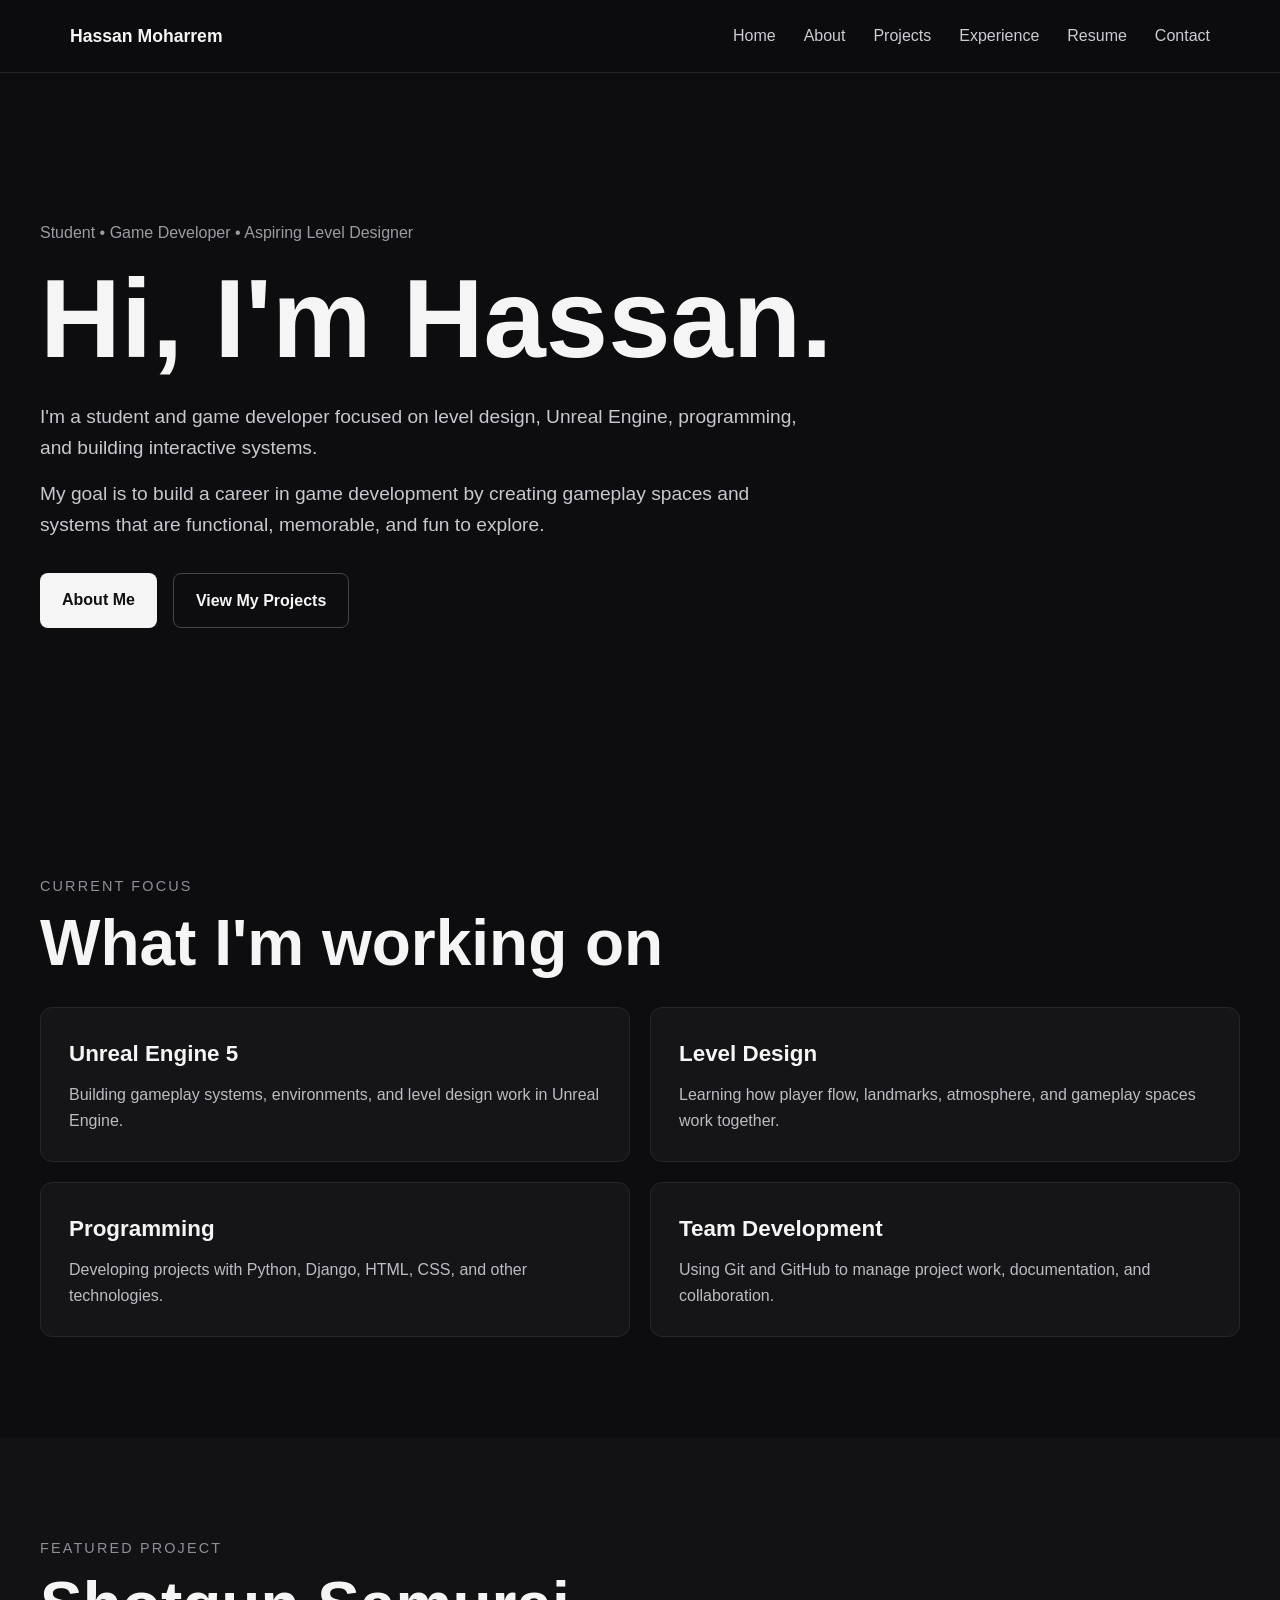
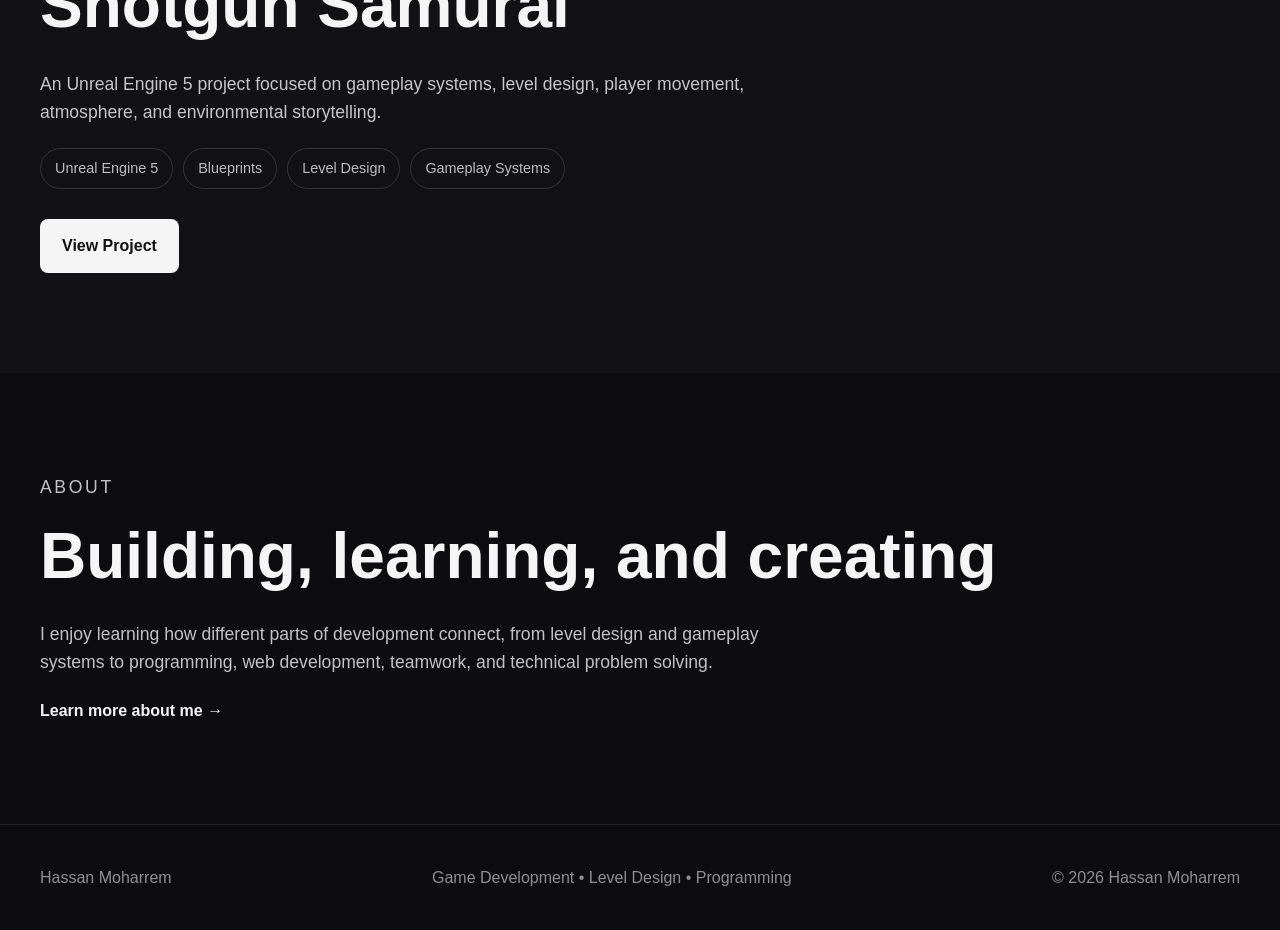
==== index.html @ 83b23154 "Create portfolio website structure and about page" ====
<!doctype html>
<html lang="en">
  <head>
    <meta charset="UTF-8" />
    <meta
      name="viewport"
      content="width=device-width, initial-scale=1.0"
    />
    <title>Hassan Moharrem | Portfolio</title>
    <link
      rel="stylesheet"
      href="css/style.css"
    />
  </head>
  <body>
    <header class="site-header">
      <div class="nav-container">
        <a
          href="index.html"
          class="logo"
        >
          Hassan Moharrem
        </a>
        <nav class="main-nav">
          <a href="index.html">Home</a>
          <a href="about.html">About</a>
          <a href="projects.html">Projects</a>
          <a href="experience.html">Experience</a>
          <a href="resume.html">Resume</a>
          <a href="contact.html">Contact</a>
        </nav>
      </div>
    </header>

    <main>
      <section class="hero">
        <div class="hero-content">
          <p class="hero-kicker">
            Student • Game Developer • Aspiring Level Designer
          </p>
          <h1>
            Hi, I'm Hassan.
          </h1>
          <p class="hero-description">
            I'm a student and game developer focused on level design,
            Unreal Engine, programming, and building interactive systems.
          </p>
          <p class="hero-description">
            My goal is to build a career in game development by creating
            gameplay spaces and systems that are functional, memorable,
            and fun to explore.
          </p>
          <div class="hero-buttons">
            <a
              href="about.html"
              class="button primary-button"
            >
              About Me
            </a>
            <a
              href="projects.html"
              class="button secondary-button"
            >
              View My Projects
            </a>
          </div>
        </div>
      </section>

      <section class="section current-focus">
        <div class="section-container">
          <p class="section-label">
            CURRENT FOCUS
          </p>
          <h2>
            What I'm working on
          </h2>
          <div class="focus-grid">
            <div class="focus-card">
              <h3>Unreal Engine 5</h3>
              <p>
                Building gameplay systems, environments, and level design
                work in Unreal Engine.
              </p>
            </div>

            <div class="focus-card">
              <h3>Level Design</h3>
              <p>
                Learning how player flow, landmarks, atmosphere,
                and gameplay spaces work together.
              </p>
            </div>

            <div class="focus-card">
              <h3>Programming</h3>
              <p>
                Developing projects with Python, Django, HTML,
                CSS, and other technologies.
              </p>
            </div>

            <div class="focus-card">
              <h3>Team Development</h3>
              <p>
                Using Git and GitHub to manage project work,
                documentation, and collaboration.
              </p>
            </div>
          </div>
        </div>
      </section>

      <section class="section featured-project">
        <div class="section-container">
          <p class="section-label">
            FEATURED PROJECT
          </p>
          <h2>
            Shotgun Samurai
          </h2>
          <p class="featured-description">
            An Unreal Engine 5 project focused on gameplay systems,
            level design, player movement, atmosphere, and environmental
            storytelling.
          </p>
          <div class="project-tags">
            <span>Unreal Engine 5</span>
            <span>Blueprints</span>
            <span>Level Design</span>
            <span>Gameplay Systems</span>
          </div>
          <a
            href="projects.html"
            class="button primary-button"
          >
            View Project
          </a>
        </div>
      </section>

      <section class="section home-about">
        <div class="section-container">
          <p class="section-label">
            ABOUT
          </p>
          <h2>
            Building, learning, and creating
          </h2>
          <p>
            I enjoy learning how different parts of development connect,
            from level design and gameplay systems to programming,
            web development, teamwork, and technical problem solving.
          </p>
          <a
            href="about.html"
            class="text-link"
          >
            Learn more about me →
          </a>
        </div>
      </section>
    </main>

    <footer class="site-footer">
      <div class="footer-container">
        <p>
          Hassan Moharrem
        </p>
        <p>
          Game Development • Level Design • Programming
        </p>
        <p>
          © 2026 Hassan Moharrem
        </p>
      </div>
    </footer>

    <script src="js/main.js"></script>
  </body>
</html>
---- css/style.css ----
* {
  box-sizing: border-box;
  margin: 0;
  padding: 0;
}

html {
  scroll-behavior: smooth;
}

body {
  background-color: #0d0d0f;
  color: #f5f5f5;
  font-family: Arial, Helvetica, sans-serif;
  line-height: 1.6;
}

a {
  color: inherit;
  text-decoration: none;
}


/* =========================================
   NAVIGATION
   ========================================= */

.site-header {
  position: sticky;
  top: 0;
  background-color: rgba(13, 13, 15, 0.95);
  border-bottom: 1px solid #242428;
  z-index: 1000;
}

.nav-container {
  max-width: 1200px;
  margin: 0 auto;
  padding: 22px 30px;

  display: flex;
  align-items: center;
  justify-content: space-between;
}

.logo {
  font-size: 1.1rem;
  font-weight: 700;
}

.main-nav {
  display: flex;
  gap: 28px;
}

.main-nav a {
  color: #ccccd1;
  transition: color 0.2s ease;
}

.main-nav a:hover {
  color: white;
}

.main-nav .active-nav {
  color: white;
}


/* =========================================
   HOME HERO
   ========================================= */

.hero {
  min-height: 78vh;

  display: flex;
  align-items: center;

  padding: 80px 30px;
}

.hero-content {
  max-width: 1200px;
  width: 100%;
  margin: 0 auto;
}

.hero-kicker {
  color: #9b9ba3;
  font-size: 1rem;
  margin-bottom: 20px;
}

.hero h1 {
  font-size: clamp(3.5rem, 9vw, 7rem);
  line-height: 0.95;
  margin-bottom: 30px;
}

.hero-description {
  max-width: 780px;
  color: #c8c8cd;
  font-size: 1.2rem;
  margin-bottom: 16px;
}

.hero-buttons {
  display: flex;
  gap: 16px;
  margin-top: 32px;
  flex-wrap: wrap;
}


/* =========================================
   BUTTONS
   ========================================= */

.button {
  display: inline-block;
  padding: 14px 22px;
  border-radius: 8px;
  font-weight: 600;

  transition:
    background-color 0.2s ease,
    border-color 0.2s ease,
    transform 0.2s ease;
}

.button:hover {
  transform: translateY(-2px);
}

.primary-button {
  background-color: #f5f5f5;
  color: #111111;
}

.primary-button:hover {
  background-color: #d8d8dc;
}

.secondary-button {
  border: 1px solid #44444b;
  color: #f5f5f5;
}

.secondary-button:hover {
  border-color: #777780;
}


/* =========================================
   GENERAL SECTIONS
   ========================================= */

.section {
  padding: 100px 30px;
}

.alt-section {
  background-color: #121214;
}

.section-container {
  max-width: 1200px;
  margin: 0 auto;
}

.section-label {
  color: #8f8f97;
  font-size: 0.9rem;
  letter-spacing: 0.15em;
  margin-bottom: 12px;
}

.section h2 {
  font-size: clamp(2.2rem, 5vw, 4rem);
  line-height: 1.05;
  margin-bottom: 30px;
}


/* =========================================
   HOME CURRENT FOCUS
   ========================================= */

.focus-grid {
  display: grid;
  grid-template-columns: repeat(2, 1fr);
  gap: 20px;
}

.focus-card {
  background-color: #151518;
  border: 1px solid #26262b;
  border-radius: 12px;
  padding: 28px;

  transition:
    transform 0.2s ease,
    border-color 0.2s ease;
}

.focus-card:hover {
  transform: translateY(-4px);
  border-color: #55555d;
}

.focus-card h3 {
  margin-bottom: 10px;
  font-size: 1.4rem;
}

.focus-card p {
  color: #bcbcc2;
}


/* =========================================
   FEATURED PROJECT
   ========================================= */

.featured-project {
  background-color: #121214;
}

.featured-description {
  color: #c5c5ca;
  max-width: 760px;
  font-size: 1.1rem;
  margin-bottom: 22px;
}

.project-tags {
  display: flex;
  gap: 10px;
  flex-wrap: wrap;
  margin-bottom: 30px;
}

.project-tags span {
  border: 1px solid #343439;
  border-radius: 999px;
  padding: 8px 14px;
  color: #bcbcc2;
  font-size: 0.9rem;

  transition:
    border-color 0.2s ease,
    color 0.2s ease;
}

.project-tags span:hover {
  border-color: #66666f;
  color: white;
}


/* =========================================
   HOME ABOUT
   ========================================= */

.home-about p {
  max-width: 720px;
  color: #c1c1c7;
  font-size: 1.1rem;
  margin-bottom: 22px;
}

.text-link {
  font-weight: 600;
}

.text-link:hover {
  text-decoration: underline;
}


/* =========================================
   ABOUT HERO
   ========================================= */

.about-hero {
  padding: 120px 30px 110px;
  border-bottom: 1px solid #202024;
}

.about-hero-title {
  display: flex;
  flex-direction: column;
  gap: 4px;

  margin-top: 18px;
  margin-bottom: 34px;

  font-size: clamp(3rem, 8vw, 6.5rem);
  line-height: 0.98;
  font-weight: 700;
}

.about-hero-title span {
  display: block;
}

.about-hero-description {
  max-width: 760px;
  color: #c4c4ca;
  font-size: 1.2rem;
}


/* =========================================
   EDUCATION
   ========================================= */

.education-card {
  border: 1px solid #2a2a30;
  border-radius: 14px;
  padding: 32px;
  max-width: 900px;
}

.education-heading {
  display: flex;
  justify-content: space-between;
  gap: 30px;
  align-items: flex-start;
  margin-bottom: 24px;
}

.education-heading h3 {
  font-size: 1.6rem;
}

.education-subtitle {
  color: #a7a7af;
  margin-top: 5px;
}

.education-status {
  border: 1px solid #414148;
  border-radius: 999px;
  padding: 7px 14px;
  color: #c7c7cd;
  font-size: 0.85rem;
}

.education-card > p {
  color: #bdbdc4;
  max-width: 780px;
  margin-top: 16px;
}


/* =========================================
   INTERESTS
   ========================================= */

.interest-grid {
  display: grid;
  grid-template-columns: repeat(3, 1fr);
  gap: 1px;

  background-color: #2a2a2f;
  border: 1px solid #2a2a2f;
}

.interest-item {
  background-color: #121214;
  padding: 30px;
  min-height: 180px;
}

.interest-item h3 {
  margin-bottom: 10px;
  font-size: 1.3rem;
}

.interest-item p {
  color: #b3b3ba;
}


/* =========================================
   GOALS
   ========================================= */

.goal-grid {
  display: grid;
  grid-template-columns: repeat(3, 1fr);
  gap: 20px;
}

.goal-card {
  border: 1px solid #29292f;
  border-radius: 14px;
  padding: 30px;
  min-height: 300px;

  display: flex;
  flex-direction: column;

  transition:
    transform 0.2s ease,
    border-color 0.2s ease;
}

.goal-card:hover {
  transform: translateY(-4px);
  border-color: #55555d;
}

.card-number {
  color: #777780;
  font-size: 0.9rem;
  margin-bottom: 60px;
}

.goal-card h3 {
  font-size: 1.5rem;
  margin-bottom: 14px;
}

.goal-card p {
  color: #b8b8bf;
}


/* =========================================
   SKILLS
   ========================================= */

.skills-layout {
  display: grid;
  gap: 50px;
}

.skill-category {
  border-top: 1px solid #2b2b31;
  padding-top: 24px;
}

.skill-category-heading {
  margin-bottom: 20px;
}

.skill-category-heading h3 {
  font-size: 1.5rem;
}

.skill-list {
  display: grid;
}

.skill-row {
  display: flex;
  justify-content: space-between;
  gap: 30px;

  padding: 16px 0;
  border-bottom: 1px solid #202025;
}

.skill-row > span:first-child {
  font-size: 1.05rem;
}

.skill-level {
  color: #919198;
  text-align: right;
}


/* =========================================
   CURRENT LEARNING
   ========================================= */

.learning-list {
  border-top: 1px solid #2c2c32;
}

.learning-item {
  display: grid;
  grid-template-columns: 80px 1fr;
  gap: 30px;

  padding: 24px 0;
  border-bottom: 1px solid #2c2c32;
}

.learning-item span {
  color: #777780;
}

.learning-item p {
  font-size: 1.2rem;
}


/* =========================================
   STRENGTHS
   ========================================= */

.strength-grid {
  display: grid;
  grid-template-columns: repeat(2, 1fr);
  gap: 20px;
}

.strength-card {
  border: 1px solid #29292f;
  border-radius: 14px;
  padding: 30px;

  transition:
    transform 0.2s ease,
    border-color 0.2s ease;
}

.strength-card:hover {
  transform: translateY(-4px);
  border-color: #55555d;
}

.strength-card h3 {
  font-size: 1.4rem;
  margin-bottom: 12px;
}

.strength-card p {
  color: #b8b8bf;
}


/* =========================================
   NEXT PAGE LINKS
   ========================================= */

.about-next-section {
  background-color: #121214;
}

.next-link-grid {
  display: grid;
  grid-template-columns: repeat(3, 1fr);
  gap: 20px;
}

.next-page-card {
  border: 1px solid #2d2d33;
  border-radius: 14px;
  padding: 28px;

  display: flex;
  flex-direction: column;
  gap: 50px;

  transition:
    transform 0.2s ease,
    border-color 0.2s ease,
    background-color 0.2s ease;
}

.next-page-card:hover {
  transform: translateY(-4px);
  border-color: #585860;
  background-color: #17171a;
}

.next-page-card span {
  color: #8d8d95;
}

.next-page-card strong {
  font-size: 1.2rem;
}


/* =========================================
   FOOTER
   ========================================= */

.site-footer {
  border-top: 1px solid #242428;
  padding: 40px 30px;
}

.footer-container {
  max-width: 1200px;
  margin: 0 auto;

  color: #8e8e95;

  display: flex;
  justify-content: space-between;
  gap: 20px;
  flex-wrap: wrap;
}


/* =========================================
   RESPONSIVE DESIGN
   ========================================= */

@media (max-width: 950px) {

  .goal-grid {
    grid-template-columns: 1fr;
  }

  .goal-card {
    min-height: auto;
  }

  .card-number {
    margin-bottom: 30px;
  }

  .interest-grid {
    grid-template-columns: repeat(2, 1fr);
  }

  .next-link-grid {
    grid-template-columns: 1fr;
  }

}


@media (max-width: 800px) {

  .nav-container {
    flex-direction: column;
    gap: 18px;
  }

  .main-nav {
    flex-wrap: wrap;
    justify-content: center;
    gap: 16px;
  }

  .hero {
    min-height: auto;
  }

  .focus-grid {
    grid-template-columns: 1fr;
  }

  .strength-grid {
    grid-template-columns: 1fr;
  }

  .footer-container {
    flex-direction: column;
  }

}


@media (max-width: 650px) {

  .section {
    padding: 75px 20px;
  }

  .about-hero {
    padding: 90px 20px 75px;
  }

  .interest-grid {
    grid-template-columns: 1fr;
  }

  .education-heading {
    flex-direction: column;
  }

  .skill-row {
    flex-direction: column;
    gap: 4px;
  }

  .skill-level {
    text-align: left;
  }

  .learning-item {
    grid-template-columns: 45px 1fr;
    gap: 15px;
  }

}
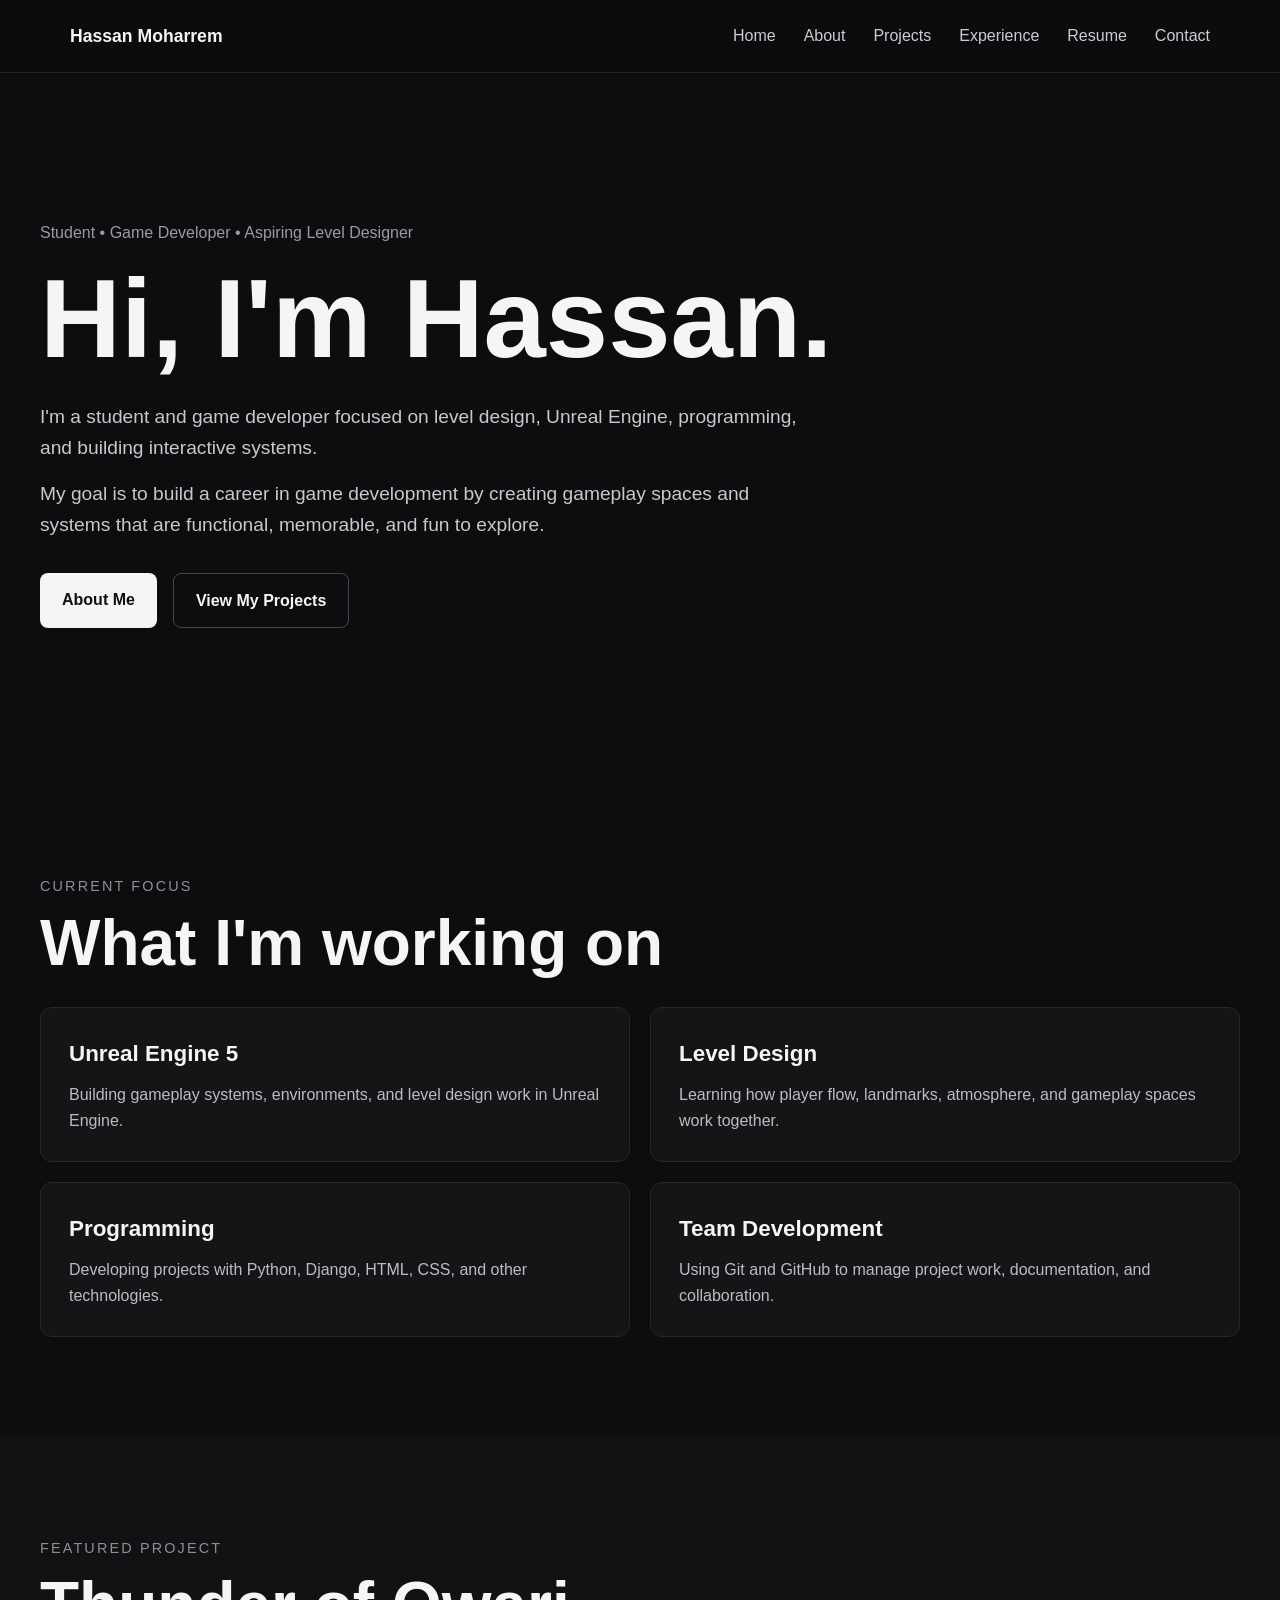
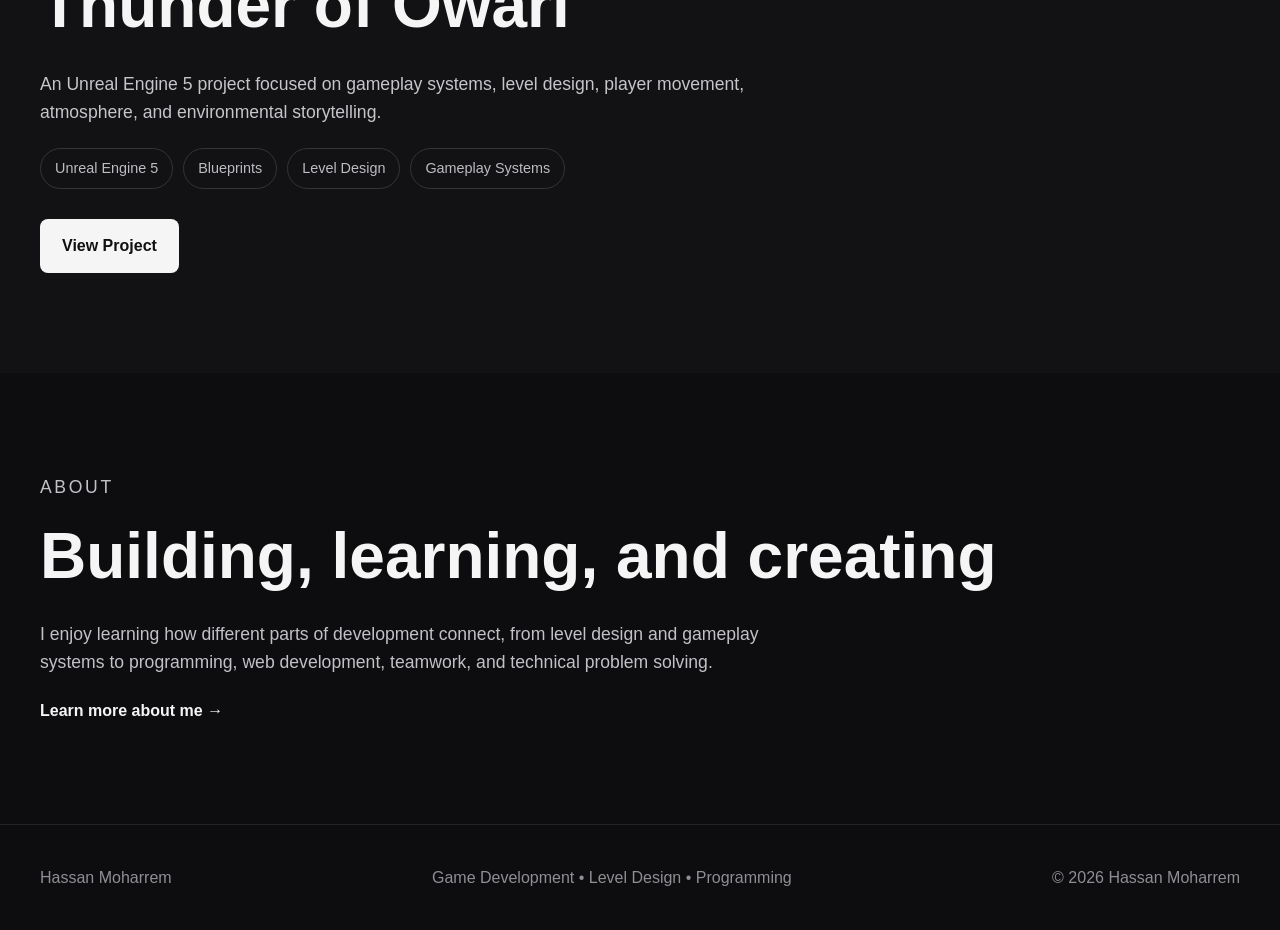
==== commit 55c2d483: "Update portfolio projects and complete ImpactSim page" ====
--- a/index.html
+++ b/index.html
@@ -117,7 +117,7 @@
             FEATURED PROJECT
           </p>
           <h2>
-            Shotgun Samurai
+            Thunder of Owari
           </h2>
           <p class="featured-description">
             An Unreal Engine 5 project focused on gameplay systems,
--- a/css/style.css
+++ b/css/style.css
@@ -18,6 +18,15 @@
 a {
   color: inherit;
   text-decoration: none;
+}
+
+button {
+  font: inherit;
+}
+
+img {
+  display: block;
+  max-width: 100%;
 }
 
 
@@ -37,7 +46,6 @@
   max-width: 1200px;
   margin: 0 auto;
   padding: 22px 30px;
-
   display: flex;
   align-items: center;
   justify-content: space-between;
@@ -73,10 +81,8 @@
 
 .hero {
   min-height: 78vh;
-
   display: flex;
   align-items: center;
-
   padding: 80px 30px;
 }
 
@@ -220,7 +226,7 @@
 
 
 /* =========================================
-   FEATURED PROJECT
+   HOME FEATURED PROJECT
    ========================================= */
 
 .featured-project {
@@ -292,10 +298,8 @@
   display: flex;
   flex-direction: column;
   gap: 4px;
-
   margin-top: 18px;
   margin-bottom: 34px;
-
   font-size: clamp(3rem, 8vw, 6.5rem);
   line-height: 0.98;
   font-weight: 700;
@@ -363,7 +367,6 @@
   display: grid;
   grid-template-columns: repeat(3, 1fr);
   gap: 1px;
-
   background-color: #2a2a2f;
   border: 1px solid #2a2a2f;
 }
@@ -399,7 +402,6 @@
   border-radius: 14px;
   padding: 30px;
   min-height: 300px;
-
   display: flex;
   flex-direction: column;
 
@@ -459,7 +461,6 @@
   display: flex;
   justify-content: space-between;
   gap: 30px;
-
   padding: 16px 0;
   border-bottom: 1px solid #202025;
 }
@@ -486,7 +487,6 @@
   display: grid;
   grid-template-columns: 80px 1fr;
   gap: 30px;
-
   padding: 24px 0;
   border-bottom: 1px solid #2c2c32;
 }
@@ -536,7 +536,7 @@
 
 
 /* =========================================
-   NEXT PAGE LINKS
+   ABOUT NEXT LINKS
    ========================================= */
 
 .about-next-section {
@@ -553,7 +553,6 @@
   border: 1px solid #2d2d33;
   border-radius: 14px;
   padding: 28px;
-
   display: flex;
   flex-direction: column;
   gap: 50px;
@@ -580,6 +579,1036 @@
 
 
 /* =========================================
+   PROJECTS HERO
+   ========================================= */
+
+.projects-hero {
+  padding: 120px 30px 100px;
+  border-bottom: 1px solid #202024;
+}
+
+.projects-hero h1 {
+  max-width: 950px;
+  font-size: clamp(3.5rem, 8vw, 6.5rem);
+  line-height: 0.98;
+  margin-top: 18px;
+  margin-bottom: 34px;
+}
+
+.projects-hero-description {
+  max-width: 760px;
+  color: #c4c4ca;
+  font-size: 1.2rem;
+}
+
+
+/* =========================================
+   PROJECT FILTERS
+   ========================================= */
+
+.project-filter-section {
+  padding: 30px;
+  border-bottom: 1px solid #202024;
+}
+
+.project-filters {
+  display: flex;
+  gap: 10px;
+  flex-wrap: wrap;
+}
+
+.project-filter {
+  background: transparent;
+  color: #a9a9b0;
+  border: 1px solid #34343a;
+  border-radius: 999px;
+  padding: 9px 16px;
+  cursor: pointer;
+
+  transition:
+    color 0.2s ease,
+    background-color 0.2s ease,
+    border-color 0.2s ease;
+}
+
+.project-filter:hover {
+  color: white;
+  border-color: #66666f;
+}
+
+.project-filter.active-filter {
+  background-color: #f5f5f5;
+  color: #111111;
+  border-color: #f5f5f5;
+}
+
+
+/* =========================================
+   PROJECT SECTION HEADINGS
+   ========================================= */
+
+.projects-section-heading {
+  display: flex;
+  justify-content: space-between;
+  gap: 50px;
+  align-items: flex-end;
+  margin-bottom: 45px;
+}
+
+.projects-section-heading h2 {
+  margin-bottom: 0;
+}
+
+.projects-section-heading > p {
+  max-width: 420px;
+  color: #a9a9b0;
+}
+
+
+/* =========================================
+   PROJECT CARDS
+   ========================================= */
+
+.projects-grid {
+  display: grid;
+  grid-template-columns: repeat(2, 1fr);
+  gap: 22px;
+}
+
+.project-card {
+  border: 1px solid #29292f;
+  border-radius: 16px;
+  padding: 30px;
+  display: flex;
+  flex-direction: column;
+
+  transition:
+    transform 0.2s ease,
+    border-color 0.2s ease,
+    opacity 0.2s ease;
+}
+
+.project-card:hover {
+  transform: translateY(-4px);
+  border-color: #55555d;
+}
+
+.project-card-large {
+  grid-column: span 2;
+}
+
+.project-card-top {
+  display: flex;
+  justify-content: space-between;
+  gap: 20px;
+  margin-bottom: 65px;
+}
+
+.project-number {
+  color: #777780;
+  font-size: 0.9rem;
+  margin-bottom: 8px;
+}
+
+.project-year {
+  color: #777780;
+  font-size: 0.9rem;
+}
+
+.project-status {
+  font-size: 0.75rem;
+  letter-spacing: 0.12em;
+}
+
+.current-status {
+  color: #d3d3d8;
+}
+
+.completed-status,
+.planned-status {
+  color: #929299;
+}
+
+.project-card-content {
+  display: flex;
+  flex-direction: column;
+  flex: 1;
+}
+
+.project-card h3 {
+  font-size: clamp(1.8rem, 4vw, 3rem);
+  line-height: 1.05;
+  margin-bottom: 20px;
+}
+
+.project-card-description {
+  color: #bcbcc3;
+  max-width: 720px;
+  margin-bottom: 16px;
+}
+
+.project-card-tags {
+  display: flex;
+  flex-wrap: wrap;
+  gap: 8px;
+  margin-top: 12px;
+  margin-bottom: 30px;
+}
+
+.project-card-tags span {
+  border: 1px solid #35353b;
+  border-radius: 999px;
+  padding: 7px 12px;
+  color: #aaaab1;
+  font-size: 0.82rem;
+}
+
+.project-contributions {
+  border-top: 1px solid #28282e;
+  padding-top: 22px;
+  margin-bottom: 30px;
+}
+
+.project-contributions > p {
+  color: #8f8f97;
+  font-size: 0.85rem;
+  letter-spacing: 0.08em;
+  text-transform: uppercase;
+  margin-bottom: 14px;
+}
+
+.project-contributions ul {
+  list-style-position: inside;
+  display: grid;
+  grid-template-columns: repeat(2, 1fr);
+  gap: 8px 30px;
+  color: #bcbcc3;
+}
+
+.project-link {
+  margin-top: auto;
+  font-weight: 600;
+  transition: color 0.2s ease;
+}
+
+.project-link:hover {
+  color: #bcbcc3;
+}
+
+.project-hidden {
+  display: none;
+}
+
+
+/* =========================================
+   COMPACT PROJECTS
+   ========================================= */
+
+.compact-project-grid {
+  grid-template-columns: repeat(2, 1fr);
+}
+
+.compact-project-card {
+  min-height: 280px;
+}
+
+.compact-project-card h3 {
+  font-size: 2rem;
+}
+
+
+/* =========================================
+   PROJECTS NEXT SECTION
+   ========================================= */
+
+.projects-next-section {
+  background-color: #121214;
+}
+
+.projects-next-description {
+  color: #bcbcc3;
+  max-width: 720px;
+  font-size: 1.1rem;
+  margin-bottom: 30px;
+}
+
+
+/* =========================================
+   PROJECT DETAIL HERO
+   ========================================= */
+
+.project-detail-hero {
+  padding: 100px 30px 90px;
+  border-bottom: 1px solid #202024;
+}
+
+.back-link {
+  display: inline-block;
+  color: #9999a1;
+  margin-bottom: 60px;
+  transition: color 0.2s ease;
+}
+
+.back-link:hover {
+  color: white;
+}
+
+.project-detail-heading h1 {
+  max-width: 1000px;
+  font-size: clamp(4rem, 10vw, 8rem);
+  line-height: 0.9;
+  margin-top: 18px;
+  margin-bottom: 35px;
+}
+
+.project-detail-intro {
+  max-width: 820px;
+  color: #c5c5cb;
+  font-size: 1.3rem;
+  margin-bottom: 60px;
+}
+
+.project-detail-meta {
+  display: grid;
+  grid-template-columns: repeat(4, 1fr);
+  gap: 1px;
+  background-color: #29292f;
+  border: 1px solid #29292f;
+}
+
+.project-detail-meta > div {
+  background-color: #0d0d0f;
+  padding: 22px;
+}
+
+.meta-label {
+  display: block;
+  color: #7f7f87;
+  font-size: 0.8rem;
+  letter-spacing: 0.08em;
+  text-transform: uppercase;
+  margin-bottom: 5px;
+}
+
+
+/* =========================================
+   PROJECT VISUALS / PLACEHOLDERS
+   ========================================= */
+
+.project-visual-section {
+  padding: 30px;
+  background-color: #0a0a0c;
+}
+
+.project-placeholder {
+  min-height: 470px;
+  border: 1px dashed #3a3a42;
+  border-radius: 16px;
+  padding: 50px;
+  display: flex;
+  flex-direction: column;
+  justify-content: flex-end;
+
+  background:
+    linear-gradient(
+      135deg,
+      #121216,
+      #18181d
+    );
+}
+
+.project-placeholder-large {
+  min-height: 620px;
+}
+
+.placeholder-label {
+  color: #777780;
+  font-size: 0.8rem;
+  letter-spacing: 0.12em;
+  margin-bottom: 12px;
+}
+
+.project-placeholder h2,
+.project-placeholder h3 {
+  max-width: 700px;
+  margin-bottom: 10px;
+}
+
+.project-placeholder h2 {
+  font-size: clamp(2rem, 5vw, 4rem);
+}
+
+.project-placeholder h3 {
+  font-size: 2rem;
+}
+
+.project-placeholder p {
+  max-width: 650px;
+  color: #aaaab2;
+}
+
+.placeholder-filename {
+  margin-top: 18px;
+  font-family: monospace;
+  font-size: 0.9rem;
+  color: #66666f !important;
+}
+
+
+/* =========================================
+   PROJECT DETAIL LAYOUT
+   ========================================= */
+
+.project-two-column {
+  display: grid;
+  grid-template-columns: 0.8fr 1.2fr;
+  gap: 100px;
+}
+
+.project-detail-text {
+  color: #bfbfc6;
+  font-size: 1.1rem;
+}
+
+.project-detail-text p {
+  margin-bottom: 24px;
+}
+
+
+/* =========================================
+   STATUS CARDS
+   ========================================= */
+
+.status-grid {
+  display: grid;
+  grid-template-columns: repeat(3, 1fr);
+  gap: 20px;
+  margin-top: 45px;
+}
+
+.status-card {
+  border: 1px solid #2c2c32;
+  border-radius: 14px;
+  padding: 30px;
+  min-height: 270px;
+
+  transition:
+    transform 0.2s ease,
+    border-color 0.2s ease;
+}
+
+.status-card:hover {
+  transform: translateY(-4px);
+  border-color: #55555d;
+}
+
+.status-card > span {
+  color: #74747c;
+  display: block;
+  margin-bottom: 60px;
+}
+
+.status-card h3 {
+  font-size: 1.45rem;
+  margin-bottom: 12px;
+}
+
+.status-card p {
+  color: #aaaab2;
+}
+
+
+/* =========================================
+   PROJECT SECTION HEADER
+   ========================================= */
+
+.project-section-header {
+  display: flex;
+  align-items: flex-end;
+  justify-content: space-between;
+  gap: 60px;
+  margin-bottom: 50px;
+}
+
+.project-section-header h2 {
+  margin-bottom: 0;
+}
+
+.project-section-header > p {
+  max-width: 430px;
+  color: #aaaab2;
+}
+
+
+/* =========================================
+   PROJECT IMAGES
+   ========================================= */
+
+.project-image {
+  margin-bottom: 60px;
+}
+
+.project-image img {
+  width: 100%;
+  height: auto;
+  max-height: none;
+  object-fit: contain;
+  background-color: #08080a;
+  border: 1px solid #29292f;
+  border-radius: 16px;
+}
+
+.project-image figcaption {
+  color: #777780;
+  font-size: 0.9rem;
+  margin-top: 12px;
+}
+
+
+/* =========================================
+   SYSTEM LIST
+   ========================================= */
+
+.system-list {
+  border-top: 1px solid #29292f;
+}
+
+.system-row {
+  display: grid;
+  grid-template-columns: 220px 1fr;
+  gap: 50px;
+  padding: 24px 0;
+  border-bottom: 1px solid #29292f;
+}
+
+.system-row > span {
+  font-weight: 600;
+  font-size: 1.1rem;
+}
+
+.system-row p {
+  color: #aaaab2;
+  max-width: 750px;
+}
+
+.impact-system-list {
+  margin-top: 45px;
+}
+
+
+/* =========================================
+   PROJECT NOTE
+   ========================================= */
+
+.project-note {
+  max-width: 820px;
+  margin-top: 60px;
+  padding-left: 25px;
+  border-left: 2px solid #3e3e45;
+}
+
+.project-note > p:last-child {
+  color: #bcbcc3;
+  font-size: 1.1rem;
+}
+
+
+/* =========================================
+   PLANNED FEATURES / CHALLENGES
+   ========================================= */
+
+.planned-feature-grid {
+  display: grid;
+  grid-template-columns: repeat(3, 1fr);
+  gap: 20px;
+  margin-top: 30px;
+}
+
+.planned-feature-grid > div {
+  border: 1px solid #2c2c32;
+  border-radius: 14px;
+  padding: 28px;
+  min-height: 240px;
+
+  transition:
+    transform 0.2s ease,
+    border-color 0.2s ease;
+}
+
+.planned-feature-grid > div:hover {
+  transform: translateY(-4px);
+  border-color: #55555d;
+}
+
+.planned-feature-grid span {
+  display: block;
+  color: #777780;
+  margin-bottom: 45px;
+}
+
+.planned-feature-grid h3 {
+  margin-bottom: 10px;
+  font-size: 1.3rem;
+}
+
+.planned-feature-grid p {
+  color: #aaaab2;
+}
+
+
+/* =========================================
+   ORIGINAL GALLERY FALLBACK
+   ========================================= */
+
+.development-gallery {
+  display: grid;
+  grid-template-columns: repeat(2, 1fr);
+  gap: 20px;
+}
+
+.gallery-item,
+.gallery-placeholder {
+  border: 1px solid #29292f;
+  border-radius: 14px;
+  overflow: hidden;
+  min-height: 320px;
+}
+
+.gallery-item img {
+  width: 100%;
+  height: 320px;
+  object-fit: cover;
+}
+
+.gallery-item figcaption {
+  padding: 15px 18px;
+  color: #9999a1;
+  background-color: #131316;
+}
+
+.gallery-placeholder {
+  display: flex;
+  align-items: center;
+  justify-content: center;
+  padding: 30px;
+  border-style: dashed;
+  color: #74747c;
+
+  background:
+    linear-gradient(
+      135deg,
+      #121216,
+      #18181d
+    );
+}
+
+
+/* =========================================
+   INTERACTIVE PROJECT GALLERY
+   ========================================= */
+
+.development-gallery.interactive-gallery {
+  display: block;
+}
+
+.interactive-gallery-stage {
+  position: relative;
+  overflow: hidden;
+
+  border: 1px solid #29292f;
+  border-radius: 16px;
+
+  background-color: #08080a;
+}
+
+.interactive-gallery-image-button {
+  position: relative;
+
+  display: block;
+
+  width: 100%;
+
+  padding: 0;
+
+  border: 0;
+
+  background: transparent;
+
+  cursor: zoom-in;
+}
+
+.interactive-gallery-main-image {
+  width: 100%;
+  height: min(68vh, 720px);
+
+  object-fit: contain;
+
+  background-color: #08080a;
+}
+
+.interactive-gallery-zoom-hint {
+  position: absolute;
+
+  right: 16px;
+  bottom: 16px;
+
+  padding: 8px 12px;
+
+  border: 1px solid rgba(255, 255, 255, 0.16);
+  border-radius: 999px;
+
+  background-color: rgba(0, 0, 0, 0.72);
+
+  color: #d2d2d7;
+
+  font-size: 0.78rem;
+
+  opacity: 0;
+
+  transform: translateY(5px);
+
+  transition:
+    opacity 0.2s ease,
+    transform 0.2s ease;
+}
+
+.interactive-gallery-image-button:hover
+.interactive-gallery-zoom-hint {
+  opacity: 1;
+
+  transform: translateY(0);
+}
+
+.interactive-gallery-arrow {
+  position: absolute;
+
+  top: 50%;
+
+  z-index: 5;
+
+  width: 48px;
+  height: 48px;
+
+  border: 1px solid rgba(255, 255, 255, 0.18);
+  border-radius: 50%;
+
+  background-color: rgba(10, 10, 12, 0.78);
+
+  color: white;
+
+  font-size: 1.5rem;
+
+  cursor: pointer;
+
+  transform: translateY(-50%);
+
+  transition:
+    background-color 0.2s ease,
+    border-color 0.2s ease,
+    transform 0.2s ease;
+}
+
+.interactive-gallery-arrow:hover {
+  background-color: rgba(35, 35, 40, 0.95);
+
+  border-color: rgba(255, 255, 255, 0.4);
+}
+
+.interactive-gallery-prev {
+  left: 16px;
+}
+
+.interactive-gallery-next {
+  right: 16px;
+}
+
+.interactive-gallery-info {
+  display: flex;
+
+  justify-content: space-between;
+
+  gap: 30px;
+
+  align-items: flex-start;
+
+  padding: 16px 2px 18px;
+}
+
+.interactive-gallery-counter {
+  color: #777780;
+
+  font-size: 0.9rem;
+
+  white-space: nowrap;
+}
+
+.interactive-gallery-caption {
+  color: #aaaab2;
+
+  text-align: right;
+}
+
+.interactive-gallery-thumbnails {
+  display: flex;
+
+  gap: 10px;
+
+  overflow-x: auto;
+
+  padding: 4px 0 12px;
+
+  scrollbar-width: thin;
+}
+
+.interactive-gallery-thumbnail {
+  flex: 0 0 130px;
+
+  height: 82px;
+
+  padding: 0;
+
+  overflow: hidden;
+
+  border: 1px solid #29292f;
+  border-radius: 8px;
+
+  background-color: #111114;
+
+  opacity: 0.58;
+
+  cursor: pointer;
+
+  transition:
+    opacity 0.2s ease,
+    border-color 0.2s ease,
+    transform 0.2s ease;
+}
+
+.interactive-gallery-thumbnail:hover {
+  opacity: 0.9;
+
+  transform: translateY(-2px);
+}
+
+.interactive-gallery-thumbnail img {
+  width: 100%;
+  height: 100%;
+
+  object-fit: cover;
+}
+
+.interactive-gallery-thumbnail.active-gallery-thumbnail {
+  opacity: 1;
+
+  border-color: #d0d0d5;
+}
+
+
+/* =========================================
+   FULL-SCREEN LIGHTBOX
+   ========================================= */
+
+.lightbox-body-lock {
+  overflow: hidden;
+}
+
+.project-lightbox {
+  position: fixed;
+
+  inset: 0;
+
+  z-index: 5000;
+
+  display: none;
+
+  align-items: center;
+  justify-content: center;
+
+  padding: 70px 90px;
+
+  background-color: rgba(0, 0, 0, 0.94);
+}
+
+.project-lightbox.lightbox-open {
+  display: flex;
+}
+
+.project-lightbox-content {
+  display: flex;
+
+  flex-direction: column;
+
+  align-items: center;
+
+  justify-content: center;
+
+  max-width: 100%;
+  max-height: 100%;
+}
+
+.project-lightbox-image {
+  max-width: 88vw;
+  max-height: 80vh;
+
+  object-fit: contain;
+
+  border-radius: 8px;
+}
+
+.project-lightbox-bottom {
+  width: 100%;
+
+  max-width: 1000px;
+
+  display: flex;
+
+  justify-content: space-between;
+
+  gap: 25px;
+
+  margin-top: 16px;
+}
+
+.project-lightbox-counter {
+  color: #83838b;
+
+  white-space: nowrap;
+}
+
+.project-lightbox-caption {
+  color: #c2c2c8;
+
+  text-align: right;
+}
+
+.project-lightbox-close {
+  position: absolute;
+
+  top: 22px;
+  right: 28px;
+
+  width: 48px;
+  height: 48px;
+
+  border: 0;
+
+  background: transparent;
+
+  color: white;
+
+  font-size: 2.2rem;
+
+  line-height: 1;
+
+  cursor: pointer;
+
+  opacity: 0.8;
+
+  transition: opacity 0.2s ease;
+}
+
+.project-lightbox-close:hover {
+  opacity: 1;
+}
+
+.project-lightbox-arrow {
+  position: absolute;
+
+  top: 50%;
+
+  width: 52px;
+  height: 52px;
+
+  border: 1px solid rgba(255, 255, 255, 0.22);
+  border-radius: 50%;
+
+  background-color: rgba(30, 30, 34, 0.72);
+
+  color: white;
+
+  font-size: 1.6rem;
+
+  cursor: pointer;
+
+  transform: translateY(-50%);
+
+  transition:
+    background-color 0.2s ease,
+    border-color 0.2s ease;
+}
+
+.project-lightbox-arrow:hover {
+  background-color: rgba(55, 55, 62, 0.95);
+
+  border-color: rgba(255, 255, 255, 0.45);
+}
+
+.project-lightbox-prev {
+  left: 24px;
+}
+
+.project-lightbox-next {
+  right: 24px;
+}
+
+
+/* =========================================
+   PROJECT NEXT / PREVIOUS
+   ========================================= */
+
+.project-next p:not(.section-label) {
+  max-width: 650px;
+  color: #bcbcc3;
+  font-size: 1.1rem;
+  margin-bottom: 30px;
+}
+
+.project-navigation {
+  background-color: #0a0a0c;
+}
+
+.project-navigation-grid {
+  display: grid;
+  grid-template-columns: repeat(2, 1fr);
+  gap: 20px;
+}
+
+.project-navigation-card {
+  border: 1px solid #2d2d33;
+  border-radius: 14px;
+  padding: 30px;
+
+  display: flex;
+  flex-direction: column;
+  gap: 45px;
+
+  transition:
+    transform 0.2s ease,
+    border-color 0.2s ease,
+    background-color 0.2s ease;
+}
+
+.project-navigation-card:hover {
+  transform: translateY(-4px);
+  border-color: #5a5a63;
+  background-color: #141417;
+}
+
+.project-navigation-card span {
+  color: #82828a;
+  font-size: 0.9rem;
+}
+
+.project-navigation-card strong {
+  font-size: 1.5rem;
+}
+
+.project-navigation-next {
+  text-align: right;
+}
+
+
+/* =========================================
    FOOTER
    ========================================= */
 
@@ -591,7 +1620,6 @@
 .footer-container {
   max-width: 1200px;
   margin: 0 auto;
-
   color: #8e8e95;
 
   display: flex;
@@ -625,6 +1653,35 @@
 
   .next-link-grid {
     grid-template-columns: 1fr;
+  }
+
+  .projects-grid {
+    grid-template-columns: 1fr;
+  }
+
+  .project-card-large {
+    grid-column: span 1;
+  }
+
+  .compact-project-grid {
+    grid-template-columns: 1fr;
+  }
+
+  .project-detail-meta {
+    grid-template-columns: repeat(2, 1fr);
+  }
+
+  .project-two-column {
+    grid-template-columns: 1fr;
+    gap: 40px;
+  }
+
+  .status-grid {
+    grid-template-columns: repeat(2, 1fr);
+  }
+
+  .planned-feature-grid {
+    grid-template-columns: repeat(2, 1fr);
   }
 
 }
@@ -655,10 +1712,53 @@
     grid-template-columns: 1fr;
   }
 
+  .projects-section-heading {
+    flex-direction: column;
+    align-items: flex-start;
+  }
+
+  .project-section-header {
+    flex-direction: column;
+    align-items: flex-start;
+  }
+
+  .project-contributions ul {
+    grid-template-columns: 1fr;
+  }
+
+  .development-gallery {
+    grid-template-columns: 1fr;
+  }
+
+  .system-row {
+    grid-template-columns: 1fr;
+    gap: 8px;
+  }
+
+  .project-navigation-grid {
+    grid-template-columns: 1fr;
+  }
+
+  .project-navigation-next {
+    text-align: left;
+  }
+
   .footer-container {
     flex-direction: column;
   }
 
+  .project-lightbox {
+    padding: 65px 55px;
+  }
+
+  .project-lightbox-prev {
+    left: 8px;
+  }
+
+  .project-lightbox-next {
+    right: 8px;
+  }
+
 }
 
 
@@ -670,6 +1770,22 @@
 
   .about-hero {
     padding: 90px 20px 75px;
+  }
+
+  .projects-hero {
+    padding: 90px 20px 75px;
+  }
+
+  .project-detail-hero {
+    padding: 75px 20px 65px;
+  }
+
+  .project-filter-section {
+    padding: 25px 20px;
+  }
+
+  .project-visual-section {
+    padding: 20px;
   }
 
   .interest-grid {
@@ -694,4 +1810,108 @@
     gap: 15px;
   }
 
+  .project-card {
+    padding: 24px;
+  }
+
+  .project-card-top {
+    margin-bottom: 40px;
+  }
+
+  .project-detail-meta {
+    grid-template-columns: 1fr;
+  }
+
+  .project-placeholder {
+    min-height: 380px;
+    padding: 30px;
+  }
+
+  .project-placeholder-large {
+    min-height: 470px;
+  }
+
+  .status-grid {
+    grid-template-columns: 1fr;
+  }
+
+  .status-card {
+    min-height: auto;
+  }
+
+  .status-card > span {
+    margin-bottom: 30px;
+  }
+
+  .planned-feature-grid {
+    grid-template-columns: 1fr;
+  }
+
+  .interactive-gallery-main-image {
+    height: 52vh;
+  }
+
+  .interactive-gallery-arrow {
+    width: 40px;
+    height: 40px;
+  }
+
+  .interactive-gallery-prev {
+    left: 8px;
+  }
+
+  .interactive-gallery-next {
+    right: 8px;
+  }
+
+  .interactive-gallery-info {
+    flex-direction: column;
+    gap: 4px;
+  }
+
+  .interactive-gallery-caption {
+    text-align: left;
+  }
+
+  .interactive-gallery-thumbnail {
+    flex-basis: 100px;
+    height: 65px;
+  }
+
+  .project-lightbox {
+    padding: 60px 12px 30px;
+  }
+
+  .project-lightbox-image {
+    max-width: 96vw;
+    max-height: 72vh;
+  }
+
+  .project-lightbox-arrow {
+    width: 40px;
+    height: 40px;
+    top: auto;
+    bottom: 18px;
+  }
+
+  .project-lightbox-prev {
+    left: 18px;
+  }
+
+  .project-lightbox-next {
+    right: 18px;
+  }
+
+  .project-lightbox-bottom {
+    padding: 0 12px 55px;
+
+    flex-direction: column;
+
+    gap: 4px;
+  }
+
+  .project-lightbox-caption {
+    text-align: left;
+  }
+
 }
